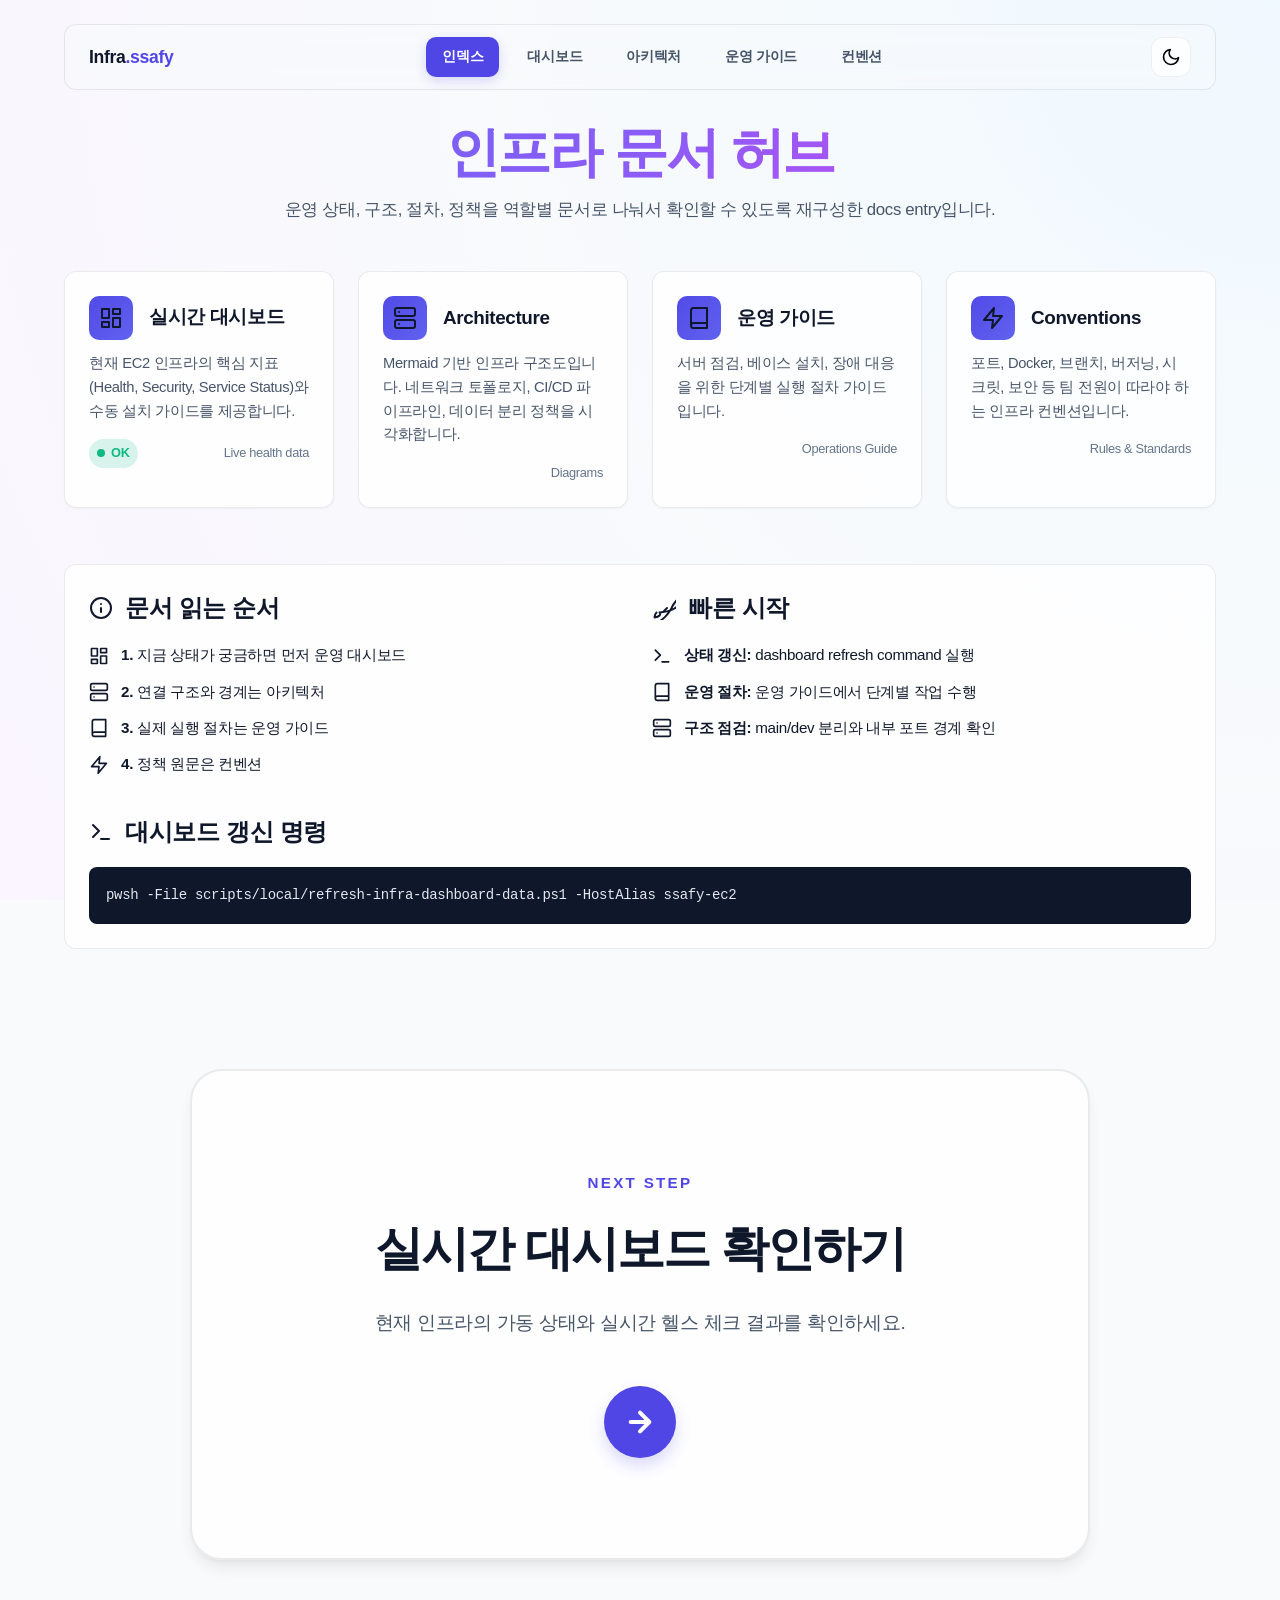
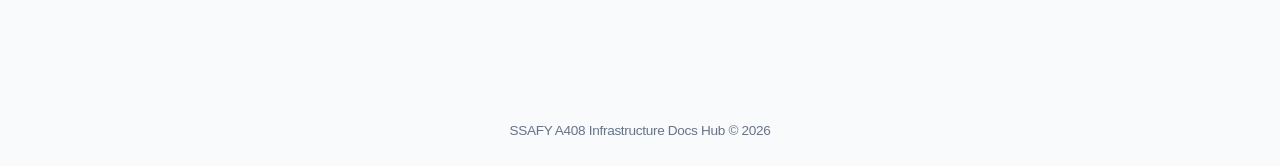
==== dashboard-index.html @ 49db97c1 "Update infra docs portal" ====
<!doctype html>
<html lang="ko">
<head>
  <meta charset="utf-8" />
  <meta name="viewport" content="width=device-width, initial-scale=1" />
  <title>SSAFY 인프라 문서 허브</title>
  <link rel="icon" href="data:image/svg+xml,<svg xmlns=%22http://www.w3.org/2000/svg%22 viewBox=%220 0 100 100%22><text y=%22.9em%22 font-size=%2290%22>🛡️</text></svg>">
  <script src="assets/ssafy-docs.js"></script>
  <script>const NEXT_PAGE = 'infra-dashboard.html';</script>
  <style>
    header.reveal-on-scroll {
      margin-bottom: 48px;
    }

    .card-grid {
      display: grid;
      gap: 24px;
      grid-template-columns: repeat(auto-fit, minmax(260px, 1fr));
    }

    .card {
      background: var(--card-bg);
      backdrop-filter: blur(20px);
      -webkit-backdrop-filter: blur(20px);
      border: 1px solid var(--card-border);
      border-radius: var(--radius);
      padding: 24px;
      box-shadow: var(--shadow-sm);
      transition: all var(--transition);
      position: relative;
      overflow: hidden;
      text-decoration: none;
      color: inherit;
      display: block;
    }

    .card:hover {
      transform: translateY(-5px);
      box-shadow: var(--shadow-md), 0 0 24px var(--accent-glow);
      border-color: var(--accent);
    }

    .card-header {
      display: flex;
      align-items: center;
      gap: 16px;
      margin-bottom: 12px;
    }

    .card-icon {
      width: 44px;
      height: 44px;
      border-radius: 10px;
      display: flex;
      align-items: center;
      justify-content: center;
      background: linear-gradient(135deg, var(--accent) -20%, var(--accent-light) 120%);
    }

    .card-icon svg {
      width: 24px;
      height: 24px;
      stroke: white;
    }

    .card-title {
      font-size: 1.18rem;
      font-weight: 700;
      letter-spacing: -0.02em;
      color: var(--text-primary);
    }

    .card-desc {
      font-size: 0.92rem;
      color: var(--text-secondary);
      line-height: 1.6;
    }

    .card-footer {
      margin-top: 16px;
      display: flex;
      justify-content: space-between;
      align-items: center;
      font-size: 0.8rem;
      color: var(--text-muted);
      gap: 12px;
    }

    .status-indicator {
      display: inline-flex;
      align-items: center;
      gap: 6px;
      padding: 4px 8px;
      border-radius: 999px;
      background-color: color-mix(in srgb, var(--status-ok) 16%, transparent);
      color: var(--status-ok);
      font-weight: 700;
    }

    .status-indicator .dot {
      width: 8px;
      height: 8px;
      border-radius: 50%;
      background-color: var(--status-ok);
      animation: pulse-ok 2s infinite;
    }

    .section {
      margin-top: 56px;
      padding: 24px;
      background: var(--card-bg);
      backdrop-filter: blur(20px);
      -webkit-backdrop-filter: blur(20px);
      border: 1px solid var(--card-border);
      border-radius: var(--radius);
    }

    .section-title {
      font-size: 1.5rem;
      font-weight: 700;
      margin-bottom: 16px;
      display: flex;
      align-items: center;
      gap: 12px;
    }

    .section-title svg {
      width: 24px;
      height: 24px;
      stroke: var(--accent);
    }

    .two-col-grid {
      display: grid;
      grid-template-columns: 1fr 1fr;
      gap: 24px;
    }

    .list-item {
      display: flex;
      align-items: center;
      gap: 12px;
      margin-bottom: 12px;
      font-size: 0.95rem;
    }

    .list-item .icon {
      width: 20px;
      height: 20px;
      stroke: var(--accent-light);
    }

    pre {
      background: #020617;
      color: #e2e8f0;
      border: 1px solid var(--card-border);
      border-radius: 8px;
      padding: 16px;
      overflow-x: auto;
      font-size: 0.875rem;
      font-family: "JetBrains Mono", "Fira Code", monospace;
    }

    [data-theme="light"] pre {
      background: #0f172a;
    }

    footer {
      margin-top: 48px;
      text-align: center;
      font-size: 0.85rem;
      color: var(--text-muted);
    }

    @keyframes pulse-ok {
      0%, 100% { box-shadow: 0 0 0 0 color-mix(in srgb, var(--status-ok) 70%, transparent); }
      70% { box-shadow: 0 0 0 8px rgba(34, 197, 94, 0); }
    }

    .card-grid > .reveal-on-scroll:nth-child(1) { transition-delay: 0.08s; }
    .card-grid > .reveal-on-scroll:nth-child(2) { transition-delay: 0.16s; }
    .card-grid > .reveal-on-scroll:nth-child(3) { transition-delay: 0.24s; }
    .card-grid > .reveal-on-scroll:nth-child(4) { transition-delay: 0.32s; }
    .card-grid > .reveal-on-scroll:nth-child(5) { transition-delay: 0.4s; }

    @media (max-width: 768px) {
      .two-col-grid {
        grid-template-columns: 1fr;
      }
    }
  </style>
  <link rel="stylesheet" href="assets/ssafy-docs.css" />
</head>
<body>
  <svg style="display:none">
    <symbol id="icon-sun" viewBox="0 0 24 24" fill="none" stroke="currentColor" stroke-width="2" stroke-linecap="round" stroke-linejoin="round"><circle cx="12" cy="12" r="5"></circle><line x1="12" y1="1" x2="12" y2="3"></line><line x1="12" y1="21" x2="12" y2="23"></line><line x1="4.22" y1="4.22" x2="5.64" y2="5.64"></line><line x1="18.36" y1="18.36" x2="19.78" y2="19.78"></line><line x1="1" y1="12" x2="3" y2="12"></line><line x1="21" y1="12" x2="23" y2="12"></line><line x1="4.22" y1="19.78" x2="5.64" y2="18.36"></line><line x1="18.36" y1="5.64" x2="19.78" y2="4.22"></line></symbol>
    <symbol id="icon-moon" viewBox="0 0 24 24" fill="none" stroke="currentColor" stroke-width="2" stroke-linecap="round" stroke-linejoin="round"><path d="M21 12.79A9 9 0 1 1 11.21 3 7 7 0 0 0 21 12.79z"></path></symbol>
    <symbol id="icon-dashboard" viewBox="0 0 24 24" fill="none" stroke="currentColor" stroke-width="2" stroke-linecap="round" stroke-linejoin="round"><rect x="3" y="3" width="7" height="9"></rect><rect x="14" y="3" width="7" height="5"></rect><rect x="14" y="12" width="7" height="9"></rect><rect x="3" y="16" width="7" height="5"></rect></symbol>
    <symbol id="icon-proposal" viewBox="0 0 24 24" fill="none" stroke="currentColor" stroke-width="2" stroke-linecap="round" stroke-linejoin="round"><path d="M15.5 14h-.01"></path><path d="M12.5 17h-.01"></path><path d="M9.5 14h-.01"></path><path d="M6.5 17h-.01"></path><path d="M18.5 11h-.01"></path><path d="m22 2-3 3"></path><path d="M22 2v5h-5"></path><path d="M2 12v5.5a3.5 3.5 0 0 0 3.5 3.5h13A3.5 3.5 0 0 0 22 17.5V9.83a3.5 3.5 0 0 0-1.02-2.4l-4.24-4.24A3.5 3.5 0 0 0 14.17 2H5.5A3.5 3.5 0 0 0 2 5.5Z"></path></symbol>
    <symbol id="icon-guide" viewBox="0 0 24 24" fill="none" stroke="currentColor" stroke-width="2" stroke-linecap="round" stroke-linejoin="round"><path d="M4 19.5v-15A2.5 2.5 0 0 1 6.5 2H20v20H6.5a2.5 2.5 0 0 1 0-5H20"></path></symbol>
    <symbol id="icon-terminal" viewBox="0 0 24 24" fill="none" stroke="currentColor" stroke-width="2" stroke-linecap="round" stroke-linejoin="round"><polyline points="4 17 10 11 4 5"></polyline><line x1="12" y1="19" x2="20" y2="19"></line></symbol>
    <symbol id="icon-hamburger" viewBox="0 0 24 24" fill="none" stroke="currentColor" stroke-width="2" stroke-linecap="round" stroke-linejoin="round"><line x1="3" y1="12" x2="21" y2="12"></line><line x1="3" y1="6" x2="21" y2="6"></line><line x1="3" y1="18" x2="21" y2="18"></line></symbol>
    <symbol id="icon-close" viewBox="0 0 24 24" fill="none" stroke="currentColor" stroke-width="2" stroke-linecap="round" stroke-linejoin="round"><line x1="18" y1="6" x2="6" y2="18"></line><line x1="6" y1="6" x2="18" y2="18"></line></symbol>
    <symbol id="icon-info" viewBox="0 0 24 24" fill="none" stroke="currentColor" stroke-width="2" stroke-linecap="round" stroke-linejoin="round"><circle cx="12" cy="12" r="10"></circle><line x1="12" y1="16" x2="12" y2="12"></line><line x1="12" y1="8" x2="12.01" y2="8"></line></symbol>
    <symbol id="icon-rocket" viewBox="0 0 24 24" fill="none" stroke="currentColor" stroke-width="2" stroke-linecap="round" stroke-linejoin="round"><path d="M4.5 16.5c-1.5 1.26-2 5-2 5s3.74-.5 5-2c.71-.84.7-2.3.05-3.11.66-.06 1.32-.12 2-.2.88-.08 1.76-.19 2.64-.33.88-.14 1.76-.3 2.64-.5.88-.2 1.76-.44 2.64-.73.88-.29 1.76-.63 2.64-1.03.88-.4 1.76-.85 2.64-1.35.88-.5 1.76-1.05 2.64-1.65.88-.6 1.76-1.28 2.64-2.02s1.6-1.6 2.1-2.5c.5-.9.6-2-.3-3.1s-2.2-1.8-3.1-.3c-.9.5-1.82 1.1-2.5 2.1s-1.42 1.76-2.02 2.64c-.6.88-1.15 1.76-1.65 2.64s-.83 1.76-1.35 2.64c-.52.88-1.04 1.76-1.59 2.64s-1.19 1.76-1.89 2.64c-.7.88-1.49 1.76-2.37 2.64s-1.86 1.76-2.93 2.64c-1.07.88-2.23 1.76-3.48 2.64-1.25.88-2.6 1.76-4.03 2.64-1.43.88-2.95 1.76-4.5 2.64-1.55.88-3.15 1.76-4.8 2.64"></path><path d="m15 12-3 3"></path></symbol>
    <symbol id="icon-server" viewBox="0 0 24 24" fill="none" stroke="currentColor" stroke-width="2" stroke-linecap="round" stroke-linejoin="round"><rect x="2" y="2" width="20" height="8" rx="2" ry="2"></rect><rect x="2" y="14" width="20" height="8" rx="2" ry="2"></rect><line x1="6" y1="6" x2="6.01" y2="6"></line><line x1="6" y1="18" x2="6.01" y2="18"></line></symbol>
    <symbol id="icon-zap" viewBox="0 0 24 24" fill="none" stroke="currentColor" stroke-width="2" stroke-linecap="round" stroke-linejoin="round"><polygon points="13 2 3 14 12 14 11 22 21 10 12 10 13 2"></polygon></symbol>
  </svg>

  <main class="container">
    <nav class="main-nav">
      <a href="dashboard-index.html" class="nav-logo">Infra<span class="nav-logo-accent">.ssafy</span></a>
      <div class="nav-links" id="navLinks">
        <a href="dashboard-index.html" class="nav-link active">인덱스</a>
        <a href="infra-dashboard.html" class="nav-link">대시보드</a>
        <a href="infra-architecture.html" class="nav-link">아키텍처</a>
        <a href="infra-runbook.html" class="nav-link">운영 가이드</a>
        <a href="infra-conventions.html" class="nav-link">컨벤션</a>
      </div>
      <div class="nav-controls">
        <button class="theme-toggle" id="themeToggle" aria-label="Toggle theme">
          <svg id="iconSun"><use href="#icon-sun"></use></svg>
          <svg id="iconMoon"><use href="#icon-moon"></use></svg>
        </button>
        <button class="hamburger" id="hamburgerBtn" aria-label="Toggle menu">
          <svg id="iconHamburger"><use href="#icon-hamburger"></use></svg>
          <svg id="iconClose"><use href="#icon-close"></use></svg>
        </button>
      </div>
    </nav>

    <header class="reveal-on-scroll">
      <h1 class="hero-title">인프라 문서 허브</h1>
      <p class="hero-sub">운영 상태, 구조, 절차, 정책을 역할별 문서로 나눠서 확인할 수 있도록 재구성한 docs entry입니다.</p>
    </header>

    <section class="card-grid">
      <a href="infra-dashboard.html" class="card reveal-on-scroll">
        <div class="card-header">
          <div class="card-icon"><svg><use href="#icon-dashboard"></use></svg></div>
          <h2 class="card-title">실시간 대시보드</h2>
        </div>
        <p class="card-desc">현재 EC2 인프라의 핵심 지표(Health, Security, Service Status)와 수동 설치 가이드를 제공합니다.</p>
        <div class="card-footer">
            <span class="status-indicator"><span class="dot"></span>OK</span>
            <span>Live health data</span>
        </div>
      </a>

      <a href="infra-architecture.html" class="card reveal-on-scroll">
        <div class="card-header">
          <div class="card-icon"><svg><use href="#icon-server"></use></svg></div>
          <h2 class="card-title">Architecture</h2>
        </div>
        <p class="card-desc">Mermaid 기반 인프라 구조도입니다. 네트워크 토폴로지, CI/CD 파이프라인, 데이터 분리 정책을 시각화합니다.</p>
        <div class="card-footer">
            <span>&nbsp;</span>
            <span>Diagrams</span>
        </div>
      </a>

      <a href="infra-runbook.html" class="card reveal-on-scroll">
        <div class="card-header">
          <div class="card-icon"><svg><use href="#icon-guide"></use></svg></div>
          <h2 class="card-title">운영 가이드</h2>
        </div>
        <p class="card-desc">서버 점검, 베이스 설치, 장애 대응을 위한 단계별 실행 절차 가이드입니다.</p>
        <div class="card-footer">
            <span>&nbsp;</span>
            <span>Operations Guide</span>
        </div>
      </a>

      <a href="infra-conventions.html" class="card reveal-on-scroll">
        <div class="card-header">
          <div class="card-icon"><svg><use href="#icon-zap"></use></svg></div>
          <h2 class="card-title">Conventions</h2>
        </div>
        <p class="card-desc">포트, Docker, 브랜치, 버저닝, 시크릿, 보안 등 팀 전원이 따라야 하는 인프라 컨벤션입니다.</p>
        <div class="card-footer">
            <span>&nbsp;</span>
            <span>Rules &amp; Standards</span>
        </div>
      </a>
    </section>

    <section class="section reveal-on-scroll" style="transition-delay: 0.46s;">
      <div class="two-col-grid">
        <div>
          <h3 class="section-title"><svg><use href="#icon-info"></use></svg>문서 읽는 순서</h3>
          <div class="list-item"><svg class="icon"><use href="#icon-dashboard"></use></svg><div><strong>1.</strong> 지금 상태가 궁금하면 먼저 운영 대시보드</div></div>
          <div class="list-item"><svg class="icon"><use href="#icon-server"></use></svg><div><strong>2.</strong> 연결 구조와 경계는 아키텍처</div></div>
          <div class="list-item"><svg class="icon"><use href="#icon-guide"></use></svg><div><strong>3.</strong> 실제 실행 절차는 운영 가이드</div></div>
          <div class="list-item"><svg class="icon"><use href="#icon-zap"></use></svg><div><strong>4.</strong> 정책 원문은 컨벤션</div></div>
        </div>
        <div>
          <h3 class="section-title"><svg><use href="#icon-rocket"></use></svg>빠른 시작</h3>
          <div class="list-item"><svg class="icon"><use href="#icon-terminal"></use></svg><div><strong>상태 갱신:</strong> dashboard refresh command 실행</div></div>
          <div class="list-item"><svg class="icon"><use href="#icon-guide"></use></svg><div><strong>운영 절차:</strong> 운영 가이드에서 단계별 작업 수행</div></div>
          <div class="list-item"><svg class="icon"><use href="#icon-server"></use></svg><div><strong>구조 점검:</strong> main/dev 분리와 내부 포트 경계 확인</div></div>
        </div>
      </div>
      <h3 class="section-title" style="margin-top: 24px;"><svg><use href="#icon-terminal"></use></svg>대시보드 갱신 명령</h3>
      <pre><code>pwsh -File scripts/local/refresh-infra-dashboard-data.ps1 -HostAlias ssafy-ec2</code></pre>
    </section>

    <section class="next-step-container reveal-on-scroll">
      <a href="infra-dashboard.html" class="next-page-trigger">
        <div class="next-step-label">Next Step</div>
        <h2 class="next-step-title">실시간 대시보드 확인하기</h2>
        <p class="next-step-desc">현재 인프라의 가동 상태와 실시간 헬스 체크 결과를 확인하세요.</p>
        <div class="next-step-icon">
          <svg viewBox="0 0 24 24" stroke="currentColor" fill="none" stroke-width="2" stroke-linecap="round" stroke-linejoin="round"><path d="M5 12h14M12 5l7 7-7 7"/></svg>
        </div>
      </a>
    </section>

    <footer class="reveal-on-scroll" style="transition-delay: 0.52s;">SSAFY A408 Infrastructure Docs Hub © 2026</footer>
  </main>
</body>
</html>
---- assets/ssafy-docs.css ----
:root {
  --bg: #f8fafc;
  --bg-glass: rgba(248, 250, 252, 0.75);
  --card-bg: rgba(255, 255, 255, 0.8);
  --card-border: rgba(0, 0, 0, 0.08);
  --text-primary: #0f172a;
  --text-secondary: #475569;
  --text-muted: #64748b;
  --accent-light-mode: #4f46e5;
  --accent-light-soft: #6366f1;
  --accent-light-glow: rgba(79, 70, 229, 0.2);
  --accent-dark-mode: #818cf8;
  --accent-dark-soft: #a78bfa;
  --accent-dark-glow: rgba(99, 102, 241, 0.3);
  --accent: var(--accent-light-mode);
  --accent-light: var(--accent-light-soft);
  --accent-glow: var(--accent-light-glow);
  --shadow-sm: 0 1px 2px rgba(0, 0, 0, 0.04);
  --shadow-md: 0 4px 6px -1px rgba(0, 0, 0, 0.06), 0 2px 4px -2px rgba(0, 0, 0, 0.06);
  --shadow-lg: 0 10px 15px -3px rgba(0, 0, 0, 0.08), 0 4px 6px -4px rgba(0, 0, 0, 0.08);
  --radius: 12px;
  --transition: 0.3s cubic-bezier(0.4, 0, 0.2, 1);
  --gradient-border: linear-gradient(135deg, color-mix(in srgb, var(--accent) 55%, transparent), color-mix(in srgb, var(--accent-light) 35%, transparent));
  --gradient-hero-light: linear-gradient(135deg, #6366f1 0%, #8b5cf6 50%, #d946ef 100%);
  --gradient-hero-dark: linear-gradient(135deg, #818cf8 0%, #a78bfa 52%, #f472b6 100%);
  --gradient-bg-light: radial-gradient(circle at 100% 0%, #f0f9ff 0%, #f8fafc 50%, #faf5ff 100%);
  --gradient-bg-dark: radial-gradient(circle at 0% 100%, #0a0a0f 0%, #171c2c 50%, #0a0a0f 100%);
  --status-ok: #10b981;
  --status-warn: #f59e0b;
  --status-error: #ef4444;
  --status-unknown: #94a3b8;
  --gradient-hero: var(--gradient-hero-light);
  --gradient-bg: var(--gradient-bg-light);
}

[data-doc-accent="proposal"] {
  --accent-light-mode: #a855f7;
  --accent-light-soft: #c084fc;
  --accent-light-glow: rgba(168, 85, 247, 0.2);
  --accent-dark-mode: #c084fc;
  --accent-dark-soft: #d8b4fe;
  --accent-dark-glow: rgba(168, 85, 247, 0.3);
  --gradient-hero-light: linear-gradient(135deg, #a855f7 0%, #c084fc 55%, #f9a8d4 100%);
  --gradient-hero-dark: linear-gradient(135deg, #c084fc 0%, #d8b4fe 55%, #f9a8d4 100%);
  --gradient-bg-light: radial-gradient(circle at 100% 0%, #faf5ff 0%, #f8fafc 55%, #fff7ed 100%);
  --gradient-bg-dark: radial-gradient(circle at 10% 90%, #120a1f 0%, #201133 52%, #0a0a0f 100%);
}

[data-theme="dark"] {
  --bg: #0a0a0f;
  --bg-glass: rgba(10, 10, 15, 0.6);
  --card-bg: rgba(24, 24, 33, 0.7);
  --card-border: rgba(255, 255, 255, 0.1);
  --text-primary: #f8fafc;
  --text-secondary: #a1a1aa;
  --text-muted: #71717a;
  --accent: var(--accent-dark-mode);
  --accent-light: var(--accent-dark-soft);
  --accent-glow: var(--accent-dark-glow);
  --gradient-hero: var(--gradient-hero-dark);
  --gradient-bg: var(--gradient-bg-dark);
  --shadow-md: 0 10px 15px -3px rgba(0, 0, 0, 0.3);
  --status-ok: #34d399;
  --status-warn: #fbbf24;
  --status-error: #f87171;
  --status-unknown: #94a3b8;
}

:root:not([data-theme="dark"]) {
  --accent: var(--accent-light-mode);
  --accent-light: var(--accent-light-soft);
  --accent-glow: var(--accent-light-glow);
  --gradient-hero: var(--gradient-hero-light);
  --gradient-bg: var(--gradient-bg-light);
}

* {
  box-sizing: border-box;
  margin: 0;
  padding: 0;
}

html {
  scroll-behavior: smooth;
}

body {
  font-family: -apple-system, BlinkMacSystemFont, "SF Pro Display", "Apple SD Gothic Neo", "Pretendard", "Segoe UI", Roboto, sans-serif;
  letter-spacing: -0.02em;
  background-color: var(--bg);
  background-image: var(--gradient-bg);
  background-attachment: fixed;
  color: var(--text-primary);
  line-height: 1.6;
  min-height: 100vh;
  -webkit-font-smoothing: antialiased;
  -moz-osx-font-smoothing: grayscale;
  transition: background var(--transition), color var(--transition);
}

.container {
  max-width: 1200px;
  margin: 0 auto;
  padding: 24px;
  transition: transform 0.1s ease-out, opacity 0.1s ease-out;
}

body::after {
  content: '';
  position: fixed;
  bottom: 0;
  left: 0;
  right: 0;
  height: 40vh;
  background: linear-gradient(to top, var(--accent-glow), transparent);
  pointer-events: none;
  opacity: 0;
  transition: opacity 0.3s ease;
  z-index: 99;
}

body.approaching-next::after {
  opacity: 1;
}

.main-nav {
  display: flex;
  justify-content: space-between;
  align-items: center;
  gap: 16px;
  padding: 12px 24px;
  margin-bottom: 32px;
  background: rgba(248, 250, 252, 0.4);
  backdrop-filter: blur(25px);
  -webkit-backdrop-filter: blur(25px);
  border: 1px solid var(--card-border);
  border-radius: var(--radius);
  position: sticky;
  top: 16px;
  z-index: 100;
  transition: all 0.4s cubic-bezier(0.2, 0.8, 0.2, 1);
}

[data-theme="dark"] .main-nav {
  background: rgba(10, 10, 15, 0.3);
}

.main-nav.scrolled {
  padding: 8px 20px;
  background: var(--bg-glass);
  box-shadow: var(--shadow-lg), 0 0 20px rgba(0, 0, 0, 0.05);
  border-color: color-mix(in srgb, var(--accent) 20%, var(--card-border));
}

.nav-logo {
  font-weight: 700;
  font-size: 1.1rem;
  text-decoration: none;
  color: var(--text-primary);
  white-space: nowrap;
}

.nav-logo-accent {
  color: var(--accent);
}

.nav-links {
  display: flex;
  gap: 12px;
  align-items: center;
}

.nav-link {
  display: inline-flex;
  align-items: center;
  justify-content: center;
  text-decoration: none;
  color: var(--text-secondary);
  font-weight: 600;
  font-size: 0.9rem;
  padding: 8px 16px;
  border-radius: 10px;
  height: 40px;
  transition: all 0.3s cubic-bezier(0.4, 0, 0.2, 1);
}

.nav-link:hover {
  color: var(--accent);
  background: color-mix(in srgb, var(--accent) 10%, transparent);
}

.nav-link.active {
  color: white !important;
  background: var(--accent) !important;
  box-shadow: 0 4px 12px var(--accent-glow);
}

.nav-controls {
  display: flex;
  align-items: center;
  gap: 12px;
}

.theme-toggle,
.hamburger {
  display: flex;
  align-items: center;
  justify-content: center;
  width: 40px;
  height: 40px;
  border: 1px solid color-mix(in srgb, var(--card-border) 70%, transparent);
  border-radius: 12px;
  background: color-mix(in srgb, var(--card-bg) 90%, transparent);
  cursor: pointer;
  transition: all var(--transition);
}

.theme-toggle:hover,
.hamburger:hover {
  border-color: color-mix(in srgb, var(--accent) 35%, var(--card-border));
  background: color-mix(in srgb, var(--accent) 10%, var(--card-bg));
}

.theme-toggle svg,
.hamburger svg {
  width: 20px;
  height: 20px;
  stroke: var(--text-secondary);
  transition: all var(--transition);
}

.theme-toggle:hover svg,
.hamburger:hover svg {
  stroke: var(--text-primary);
}

.hamburger {
  display: none;
}

#iconMoon,
#iconHamburger {
  display: block;
}

#iconSun,
#iconClose {
  display: none;
}

[data-theme="dark"] #iconMoon {
  display: none;
}

[data-theme="dark"] #iconSun {
  display: block;
}

.hero-title {
  font-size: clamp(2.5rem, 5vw, 3.4rem);
  font-weight: 800;
  letter-spacing: -0.04em;
  background: var(--gradient-hero);
  -webkit-background-clip: text;
  background-clip: text;
  -webkit-text-fill-color: transparent;
  color: transparent;
  line-height: 1.15;
  text-align: center;
}

.hero-sub {
  font-size: 1.05rem;
  color: var(--text-secondary);
  max-width: 720px;
  margin: 12px auto 0;
  text-align: center;
}

.reveal-on-scroll,
.fade-up {
  opacity: 0;
  transform: translateY(40px) scale(0.98);
  transition: opacity 1.2s cubic-bezier(0.2, 0.8, 0.2, 1), transform 1.2s cubic-bezier(0.2, 0.8, 0.2, 1);
}

.reveal-on-scroll.is-visible,
.fade-up.is-visible {
  opacity: 1;
  transform: translateY(0) scale(1);
}

/* Next Page Trigger Section */
.next-step-container {
  margin: 120px 0 160px;
  display: flex;
  justify-content: center;
}

.next-page-trigger {
  display: flex;
  flex-direction: column;
  justify-content: center;
  align-items: center;
  width: 100%;
  max-width: 900px;
  padding: 100px 40px;
  background: var(--card-bg);
  border: 2px solid var(--card-border);
  border-radius: 32px;
  text-decoration: none;
  color: inherit;
  transition: all 0.5s cubic-bezier(0.2, 0.8, 0.2, 1);
  text-align: center;
  position: relative;
  overflow: hidden;
  box-shadow: var(--shadow-lg);
  backdrop-filter: blur(25px);
  -webkit-backdrop-filter: blur(25px);
}

.next-page-trigger:hover {
  transform: translateY(-12px) scale(1.02);
  border-color: var(--accent);
  box-shadow: var(--shadow-lg), 0 30px 60px -15px var(--accent-glow);
}

.next-page-trigger::before {
  content: '';
  position: absolute;
  top: 0;
  left: 0;
  right: 0;
  bottom: 0;
  background: linear-gradient(135deg, var(--accent-glow), transparent);
  opacity: 0;
  transition: opacity 0.3s ease;
}

.next-page-trigger:hover::before {
  opacity: 1;
}

.next-step-label {
  font-size: 0.95rem;
  font-weight: 800;
  color: var(--accent);
  text-transform: uppercase;
  letter-spacing: 0.15em;
  margin-bottom: 16px;
}

.next-step-title {
  font-size: clamp(2rem, 4vw, 3rem);
  font-weight: 800;
  letter-spacing: -0.04em;
  margin-bottom: 20px;
  color: var(--text-primary);
}

.next-step-desc {
  font-size: 1.2rem;
  color: var(--text-secondary);
  max-width: 600px;
}

.next-step-icon {
  margin-top: 48px;
  width: 72px;
  height: 72px;
  border-radius: 50%;
  background: var(--accent);
  display: flex;
  align-items: center;
  justify-content: center;
  transition: transform 0.3s cubic-bezier(0.34, 1.56, 0.64, 1);
  box-shadow: 0 8px 16px var(--accent-glow);
}

.next-page-trigger:hover .next-step-icon {
  transform: translateX(10px) scale(1.1);
}

.next-step-icon svg {
  width: 32px;
  height: 32px;
  stroke: white;
  fill: none;
  stroke-width: 3;
}

@media (max-width: 768px) {
  .container {
    padding: 16px;
  }

  .main-nav {
    padding: 10px 16px;
    margin-bottom: 24px;
    top: 8px;
  }

  .nav-links {
    position: fixed;
    top: 72px;
    left: 16px;
    right: 16px;
    display: none;
    flex-direction: column;
    align-items: stretch;
    gap: 8px;
    padding: 16px;
    background: color-mix(in srgb, var(--bg-glass) 92%, var(--bg));
    border: 1px solid var(--card-border);
    border-radius: 18px;
    box-shadow: var(--shadow-lg);
    backdrop-filter: blur(18px);
    -webkit-backdrop-filter: blur(18px);
  }

  .nav-links.active {
    display: flex;
  }

  .nav-link {
    text-align: center;
    border-radius: 12px;
    padding: 10px 14px;
  }

  .hamburger {
    display: flex;
  }
}
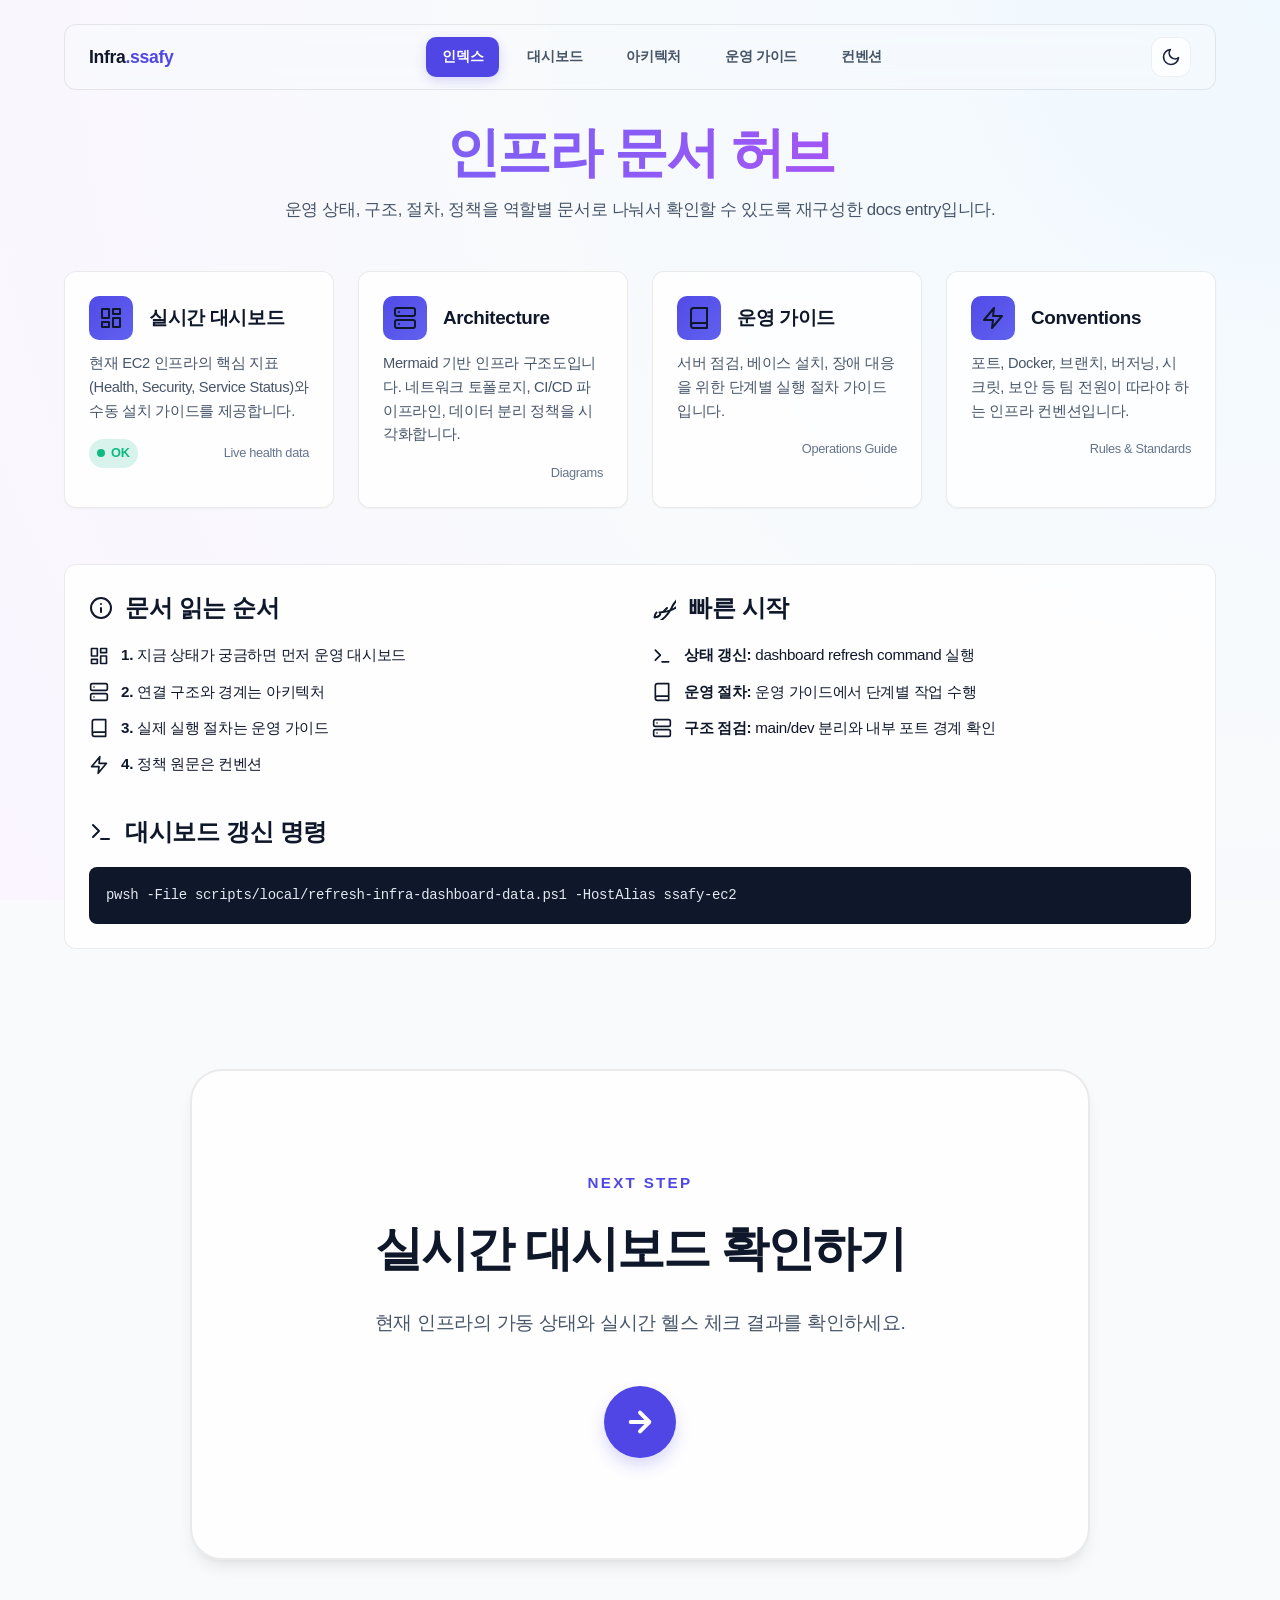
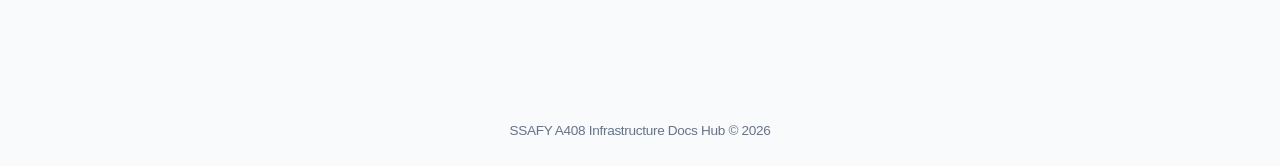
==== commit 1360d1c5: "Fix docs theme toggle and dashboard accordion" ====
--- a/dashboard-index.html
+++ b/dashboard-index.html
@@ -5,7 +5,7 @@
   <meta name="viewport" content="width=device-width, initial-scale=1" />
   <title>SSAFY 인프라 문서 허브</title>
   <link rel="icon" href="data:image/svg+xml,<svg xmlns=%22http://www.w3.org/2000/svg%22 viewBox=%220 0 100 100%22><text y=%22.9em%22 font-size=%2290%22>🛡️</text></svg>">
-  <script src="assets/ssafy-docs.js"></script>
+  <script src="assets/ssafy-docs.js?v=20260314-3"></script>
   <script>const NEXT_PAGE = 'infra-dashboard.html';</script>
   <style>
     header.reveal-on-scroll {
@@ -189,7 +189,7 @@
       }
     }
   </style>
-  <link rel="stylesheet" href="assets/ssafy-docs.css" />
+  <link rel="stylesheet" href="assets/ssafy-docs.css?v=20260314-3" />
 </head>
 <body>
   <svg style="display:none">
--- a/assets/ssafy-docs.css
+++ b/assets/ssafy-docs.css
@@ -211,27 +211,36 @@
   border: 1px solid color-mix(in srgb, var(--card-border) 70%, transparent);
   border-radius: 12px;
   background: color-mix(in srgb, var(--card-bg) 90%, transparent);
+  color: color-mix(in srgb, var(--text-primary) 92%, var(--accent) 8%);
   cursor: pointer;
-  transition: all var(--transition);
+  transition: all var(--transition), color var(--transition);
 }
 
 .theme-toggle:hover,
 .hamburger:hover {
   border-color: color-mix(in srgb, var(--accent) 35%, var(--card-border));
   background: color-mix(in srgb, var(--accent) 10%, var(--card-bg));
+  color: var(--accent);
 }
 
 .theme-toggle svg,
 .hamburger svg {
   width: 20px;
   height: 20px;
-  stroke: var(--text-secondary);
-  transition: all var(--transition);
+  color: currentColor;
+  stroke: currentColor;
+  opacity: 0.96;
+  transition: color var(--transition), stroke var(--transition), opacity var(--transition), transform var(--transition);
 }
 
 .theme-toggle:hover svg,
 .hamburger:hover svg {
-  stroke: var(--text-primary);
+  opacity: 1;
+}
+
+[data-theme="dark"] .theme-toggle,
+[data-theme="dark"] .hamburger {
+  color: color-mix(in srgb, var(--text-primary) 88%, var(--accent-light) 12%);
 }
 
 .hamburger {
@@ -281,7 +290,13 @@
 .fade-up {
   opacity: 0;
   transform: translateY(40px) scale(0.98);
-  transition: opacity 1.2s cubic-bezier(0.2, 0.8, 0.2, 1), transform 1.2s cubic-bezier(0.2, 0.8, 0.2, 1);
+  transition:
+    opacity 1.2s cubic-bezier(0.2, 0.8, 0.2, 1),
+    transform 1.2s cubic-bezier(0.2, 0.8, 0.2, 1),
+    background-color var(--transition),
+    border-color var(--transition),
+    color var(--transition),
+    box-shadow var(--transition);
 }
 
 .reveal-on-scroll.is-visible,
